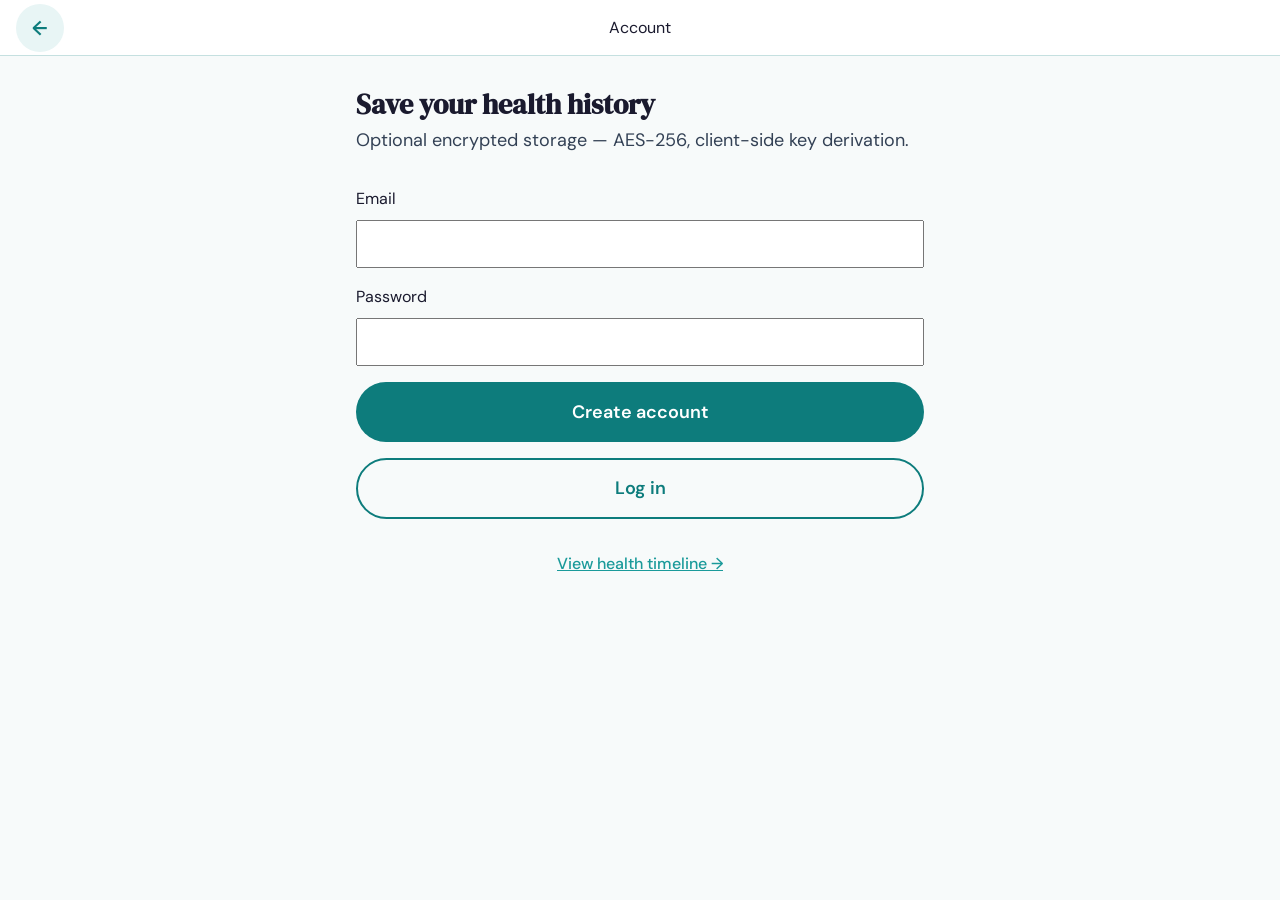
==== static/account.html @ a25f9c9f "Rebrand to Klarify with full four-layer health document pipeline. Adds multi-document FHIR/PDF parsi" ====
<!DOCTYPE html>
<html lang="de">
<head>
  <meta charset="UTF-8" />
  <meta name="viewport" content="width=device-width, initial-scale=1.0" />
  <title>Klarify — Account</title>
  <link rel="stylesheet" href="/static/shared.css" />
</head>
<body>
  <header class="app-bar">
    <button type="button" class="back-btn" onclick="location.href='/home'">←</button>
    <span>Account</span>
    <span style="width:48px;"></span>
  </header>
  <main class="screen">
    <h1 class="screen-title">Save your health history</h1>
    <p class="lead">Optional encrypted storage — AES-256, client-side key derivation.</p>
    <label>Email<br><input type="email" id="email" style="width:100%;min-height:48px;margin:0.5rem 0 1rem;" /></label>
    <label>Password<br><input type="password" id="password" style="width:100%;min-height:48px;margin:0.5rem 0 1rem;" /></label>
    <button type="button" class="btn-primary" id="registerBtn">Create account</button>
    <button type="button" class="btn-secondary" id="loginBtn">Log in</button>
    <button type="button" class="btn-ghost" id="timelineBtn" style="width:100%;margin-top:1rem;">View health timeline →</button>
    <p id="msg" class="subtitle-muted"></p>
  </main>
  <script>
    document.getElementById('registerBtn').onclick = async () => {
      const res = await fetch('/api/auth/register', {
        method: 'POST', headers: { 'Content-Type': 'application/json' },
        body: JSON.stringify({ email: email.value, password: password.value }),
      });
      const data = await res.json();
      document.getElementById('msg').textContent = res.ok ? 'Account created.' : (data.detail || 'Error');
      if (res.ok) sessionStorage.setItem('klarify_auth', JSON.stringify(data));
    };
    document.getElementById('loginBtn').onclick = async () => {
      const res = await fetch('/api/auth/login', {
        method: 'POST', headers: { 'Content-Type': 'application/json' },
        body: JSON.stringify({ email: email.value, password: password.value }),
      });
      const data = await res.json();
      if (res.ok) {
        sessionStorage.setItem('klarify_auth', JSON.stringify({ ...data, password: password.value }));
        document.getElementById('msg').textContent = 'Logged in.';
      } else document.getElementById('msg').textContent = data.detail || 'Login failed';
    };
    document.getElementById('timelineBtn').onclick = () => location.href = '/timeline';
    const email = document.getElementById('email');
    const password = document.getElementById('password');
  </script>
</body>
</html>
---- static/shared.css ----
/* Klarify design tokens — from Klarify UX Design System v1.0 */
@import url('https://fonts.googleapis.com/css2?family=DM+Sans:ital,opsz,wght@0,9..40,400;0,9..40,500;0,9..40,600;0,9..40,700;1,9..40,400&family=DM+Serif+Display&display=swap');

:root {
  --color-teal: #0D7C7C;
  --color-teal-dark: #0A5F5F;
  --color-teal-mid: #1A9A9A;
  --color-teal-soft: #E8F5F5;
  --color-teal-accent: #9DE0D0;
  --color-green: #065F46;
  --color-green-soft: #ECFDF5;
  --color-amber: #D97706;
  --color-amber-soft: #FFFBEB;
  --color-red: #991B1B;
  --color-red-soft: #FEF2F2;
  --color-ink: #1A1A2E;
  --color-slate: #334155;
  --color-muted: #6B7280;
  --color-white: #FFFFFF;
  --color-surface: #F7FAFA;
  --color-border: #C5E0E0;
  --radius-sm: 6px;
  --radius-md: 12px;
  --radius-lg: 20px;
  --radius-full: 9999px;
  --shadow-card: 0 2px 8px rgba(13, 124, 124, 0.10);
  --shadow-float: 0 8px 24px rgba(13, 124, 124, 0.16);
  --space-4: 16px;
  --space-6: 24px;
  --space-8: 32px;
  --space-12: 48px;
  --motion-standard: 250ms ease-in-out;

  /* Legacy aliases */
  --bg: var(--color-surface);
  --card: var(--color-white);
  --primary: var(--color-teal);
  --primary-dark: var(--color-teal-dark);
  --accent: var(--color-teal-mid);
  --text: var(--color-ink);
  --muted: var(--color-muted);
  --border: var(--color-border);
  --success: var(--color-green);
  --warn: var(--color-amber);
}

* { box-sizing: border-box; }

html[dir="rtl"] body { text-align: right; }

body {
  margin: 0;
  font-family: "DM Sans", system-ui, -apple-system, sans-serif;
  font-size: 16px;
  line-height: 1.6;
  background: var(--color-surface);
  color: var(--color-ink);
  min-height: 100vh;
}

h1, .display {
  font-family: "DM Serif Display", Georgia, serif;
  font-weight: 700;
  line-height: 1.2;
}

.app-bar {
  display: flex;
  align-items: center;
  justify-content: space-between;
  min-height: 56px;
  padding: 0 var(--space-4);
  background: var(--color-white);
  border-bottom: 1px solid var(--color-border);
}

.app-bar h1 {
  margin: 0;
  font-family: "DM Sans", sans-serif;
  font-size: 1.25rem;
  font-weight: 600;
  color: var(--color-teal-dark);
}

.app-bar .back-btn {
  background: var(--color-teal-soft);
  color: var(--color-teal);
  border: none;
  width: 48px;
  height: 48px;
  border-radius: var(--radius-full);
  font-size: 1.25rem;
  cursor: pointer;
  display: flex;
  align-items: center;
  justify-content: center;
}

.screen {
  max-width: 600px;
  margin: 0 auto;
  padding: var(--space-8) var(--space-4) var(--space-12);
}

.screen-centre {
  text-align: center;
  padding-top: var(--space-12);
}

.wordmark {
  font-family: "DM Serif Display", serif;
  font-size: 2rem;
  color: var(--color-teal-dark);
  margin: 0 0 var(--space-6);
}

.lead {
  font-size: 1.125rem;
  color: var(--color-slate);
  margin: 0 0 var(--space-8);
  line-height: 1.6;
}

.subtitle-muted {
  font-size: 1rem;
  color: var(--color-muted);
  margin-top: -0.5rem;
}

/* Language grid */
.lang-grid {
  display: grid;
  grid-template-columns: repeat(2, 1fr);
  gap: var(--space-4);
  max-width: 280px;
  margin: 0 auto var(--space-6);
}

.lang-btn {
  display: flex;
  flex-direction: column;
  align-items: center;
  justify-content: center;
  min-height: 88px;
  min-width: 88px;
  padding: var(--space-4);
  background: var(--color-white);
  border: 2px solid var(--color-border);
  border-radius: var(--radius-md);
  cursor: pointer;
  font: inherit;
  color: var(--color-ink);
  transition: border-color var(--motion-standard);
}

.lang-btn:hover, .lang-btn:focus-visible {
  border-color: var(--color-teal-mid);
  outline: 3px solid var(--color-teal);
  outline-offset: 2px;
}

.lang-btn .flag { font-size: 2rem; line-height: 1; }
.lang-btn .name { font-size: 0.875rem; margin-top: 0.35rem; font-weight: 500; }

/* Buttons */
.btn-primary {
  display: block;
  width: 100%;
  min-height: 52px;
  padding: 16px 32px;
  background: var(--color-teal);
  color: white;
  border: none;
  border-radius: var(--radius-full);
  font-family: inherit;
  font-size: 1.125rem;
  font-weight: 600;
  cursor: pointer;
  text-align: center;
  text-decoration: none;
}

.btn-primary:hover:not(:disabled) { background: var(--color-teal-dark); }
.btn-primary:disabled {
  background: var(--color-border);
  color: var(--color-muted);
  cursor: not-allowed;
}

.btn-secondary {
  display: block;
  width: 100%;
  min-height: 52px;
  padding: 14px 32px;
  background: transparent;
  color: var(--color-teal);
  border: 2px solid var(--color-teal);
  border-radius: var(--radius-full);
  font-family: inherit;
  font-size: 1.125rem;
  font-weight: 600;
  cursor: pointer;
  text-align: center;
  text-decoration: none;
  margin-top: var(--space-4);
}

.btn-secondary:hover { background: var(--color-teal-soft); }
.btn-secondary.disabled {
  opacity: 0.55;
  pointer-events: none;
  position: relative;
}

.btn-ghost {
  background: none;
  border: none;
  color: var(--color-teal-mid);
  font: inherit;
  font-weight: 500;
  cursor: pointer;
  text-decoration: underline;
  padding: var(--space-4);
}

.trust-strip {
  display: flex;
  align-items: flex-start;
  gap: 0.5rem;
  font-size: 0.875rem;
  color: var(--color-muted);
  padding: var(--space-4) 0;
  border-top: 1px solid var(--color-border);
  margin-top: var(--space-8);
}

.badge-soon {
  display: inline-block;
  font-size: 0.75rem;
  font-weight: 500;
  padding: 0.2rem 0.5rem;
  border-radius: var(--radius-full);
  background: var(--color-teal-soft);
  color: var(--color-teal-dark);
  margin-left: 0.5rem;
}

/* Upload zone */
.upload-zone {
  border: 2px dashed var(--color-teal);
  background: var(--color-teal-soft);
  border-radius: var(--radius-md);
  min-height: 200px;
  display: flex;
  flex-direction: column;
  align-items: center;
  justify-content: center;
  padding: var(--space-8);
  cursor: pointer;
  text-align: center;
  margin-bottom: var(--space-6);
}

.upload-zone.has-file {
  border-style: solid;
  background: var(--color-white);
}

.consent-row {
  display: flex;
  gap: var(--space-4);
  align-items: flex-start;
  margin-bottom: var(--space-6);
  font-size: 1rem;
  color: var(--color-slate);
}

.consent-row input[type="checkbox"] {
  width: 24px;
  height: 24px;
  margin-top: 2px;
  flex-shrink: 0;
  accent-color: var(--color-teal);
}

/* Processing */
.processing-wrap {
  text-align: center;
  padding: var(--space-12) var(--space-4);
}

.processing-icon {
  font-size: 4rem;
  margin-bottom: var(--space-6);
  animation: doc-pulse 2s ease-in-out infinite;
}

@keyframes doc-pulse {
  0%, 100% { opacity: 0.7; transform: scale(1); }
  50% { opacity: 1; transform: scale(1.05); }
}

@media (prefers-reduced-motion: reduce) {
  .processing-icon { animation: none; opacity: 0.85; }
}

.progress-dots {
  letter-spacing: 0.35rem;
  color: var(--color-teal);
  font-size: 1.25rem;
  margin: var(--space-4) 0;
}

/* Explanation cards */
.explanation-card {
  background: var(--color-white);
  border-radius: var(--radius-md);
  box-shadow: var(--shadow-card);
  padding: var(--space-8);
  margin-bottom: var(--space-6);
  border-left: 4px solid var(--color-teal);
}

.explanation-card .card-label {
  font-size: 0.75rem;
  font-weight: 500;
  letter-spacing: 0.05em;
  color: var(--color-teal);
  margin: 0 0 0.5rem;
}

.explanation-card .clinical {
  font-size: 0.875rem;
  color: var(--color-muted);
  margin: 0 0 var(--space-4);
}

.explanation-card .plain {
  font-size: 1.125rem;
  color: var(--color-ink);
  line-height: 1.6;
  margin: 0;
}

.flag-card {
  border-radius: var(--radius-md);
  padding: var(--space-8);
  margin-bottom: var(--space-6);
  border-left: 4px solid var(--color-teal-mid);
}

.flag-card.informational {
  background: var(--color-teal-soft);
  border-left-color: var(--color-teal-mid);
}

.flag-card.advisory {
  background: var(--color-amber-soft);
  border-left-color: var(--color-amber);
}

.flag-card.urgent {
  background: var(--color-red-soft);
  border-left-color: var(--color-red);
}

.flag-card h3 {
  margin: 0 0 0.5rem;
  font-size: 1.125rem;
}

.flag-card.informational h3 { color: var(--color-teal-dark); }
.flag-card.advisory h3 { color: var(--color-amber); }
.flag-card.urgent h3 { color: var(--color-red); }

.flag-card p {
  margin: 0;
  color: var(--color-slate);
  font-size: 1rem;
}

.screen-title {
  font-family: "DM Serif Display", serif;
  font-size: 1.75rem;
  color: var(--color-ink);
  margin: 0 0 0.25rem;
}

.feedback-row {
  text-align: center;
  padding: var(--space-6) 0;
  color: var(--color-muted);
}

.feedback-row button {
  background: var(--color-teal-soft);
  border: none;
  border-radius: var(--radius-full);
  width: 48px;
  height: 48px;
  font-size: 1.25rem;
  cursor: pointer;
  margin: 0 0.25rem;
}

.disclaimer {
  font-size: 0.875rem;
  color: var(--color-muted);
  text-align: center;
  padding: var(--space-4);
}

/* Legacy / shared */
.container { max-width: 600px; margin: 0 auto; padding: 0 var(--space-4); }
.panel {
  background: var(--color-white);
  border: 1px solid var(--color-border);
  border-radius: var(--radius-md);
  box-shadow: var(--shadow-card);
  padding: var(--space-6);
  margin-bottom: var(--space-4);
}
.badge {
  font-size: 0.78rem;
  font-weight: 600;
  padding: 0.35rem 0.65rem;
  border-radius: var(--radius-full);
  background: var(--color-green-soft);
  color: var(--color-green);
}
.badge.warn { background: var(--color-amber-soft); color: var(--color-amber); }
.badge.info { background: var(--color-teal-soft); color: var(--color-teal-dark); }
.status-bar { display: flex; flex-wrap: wrap; gap: 0.5rem; margin-bottom: 1.25rem; }
.top-bar {
  display: flex;
  justify-content: space-between;
  align-items: center;
  flex-wrap: wrap;
  gap: 0.75rem;
  margin-bottom: 1rem;
}
button, .btn-link {
  cursor: pointer;
  background: var(--color-teal);
  color: white;
  border: none;
  font: inherit;
  font-weight: 600;
  padding: 0.75rem 1.25rem;
  border-radius: var(--radius-md);
  text-decoration: none;
  display: inline-block;
  min-height: 48px;
}
button:hover, .btn-link:hover { background: var(--color-teal-dark); }
button.secondary, .btn-link.secondary {
  background: var(--color-teal-soft);
  color: var(--color-teal);
}
.chat-panel {
  margin-top: var(--space-6);
  border-top: 1px solid var(--color-border);
  padding-top: var(--space-6);
}
.chat-panel h2 {
  margin: 0 0 0.35rem;
  font-size: 1.1rem;
  color: var(--color-teal-dark);
}
.chat-panel .chat-sub {
  font-size: 0.85rem;
  color: var(--color-muted);
  margin: 0 0 1rem;
}
.chat-messages {
  background: var(--color-surface);
  border: 1px solid var(--color-border);
  border-radius: var(--radius-md);
  min-height: 200px;
  max-height: 360px;
  overflow-y: auto;
  padding: 1rem;
  display: flex;
  flex-direction: column;
  gap: 0.75rem;
}
.chat-msg {
  max-width: 88%;
  padding: 0.65rem 0.9rem;
  border-radius: var(--radius-md);
  line-height: 1.5;
  font-size: 0.92rem;
  white-space: pre-wrap;
  word-break: break-word;
}
.chat-msg.user {
  align-self: flex-end;
  background: var(--color-teal);
  color: white;
}
.chat-msg.bot {
  align-self: flex-start;
  background: white;
  border: 1px solid var(--color-border);
}
.chat-input-row {
  display: flex;
  gap: 0.5rem;
  margin-top: 0.75rem;
}
.chat-input-row input {
  flex: 1;
  font: inherit;
  font-size: 1rem;
  border: 2px solid var(--color-border);
  border-radius: var(--radius-sm);
  padding: 0.75rem;
  min-height: 48px;
}
.chat-suggestions { display: flex; flex-wrap: wrap; gap: 0.4rem; margin-bottom: 0.75rem; }
.chat-suggestions button {
  font-size: 0.78rem;
  padding: 0.4rem 0.65rem;
  background: var(--color-teal-soft);
  color: var(--color-teal);
  min-height: 48px;
}
.empty, .loading-state {
  text-align: center;
  color: var(--color-muted);
  padding: 3rem 1rem;
}
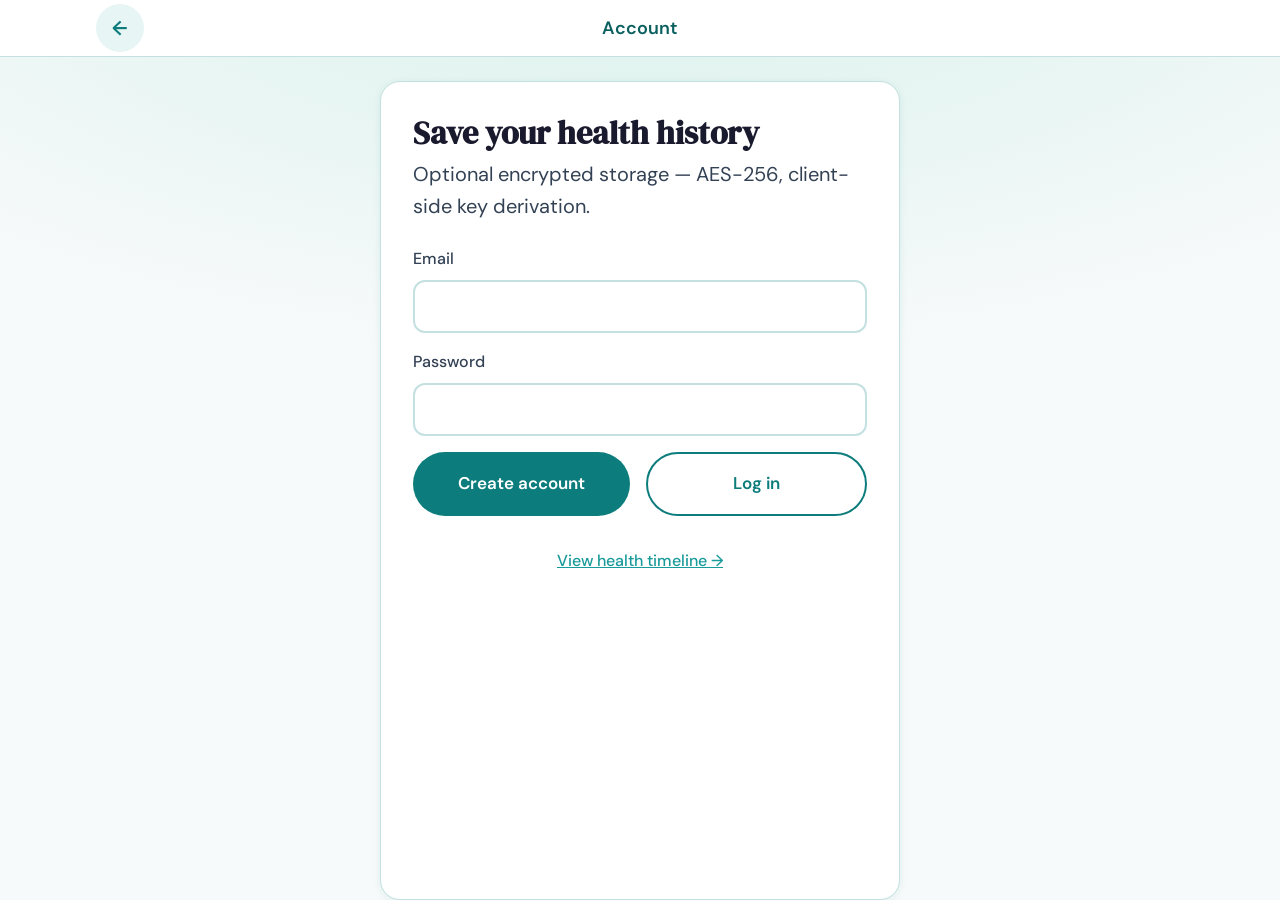
==== commit 90ac680f: "Improve desktop UI with responsive layout and home cards. Add wide-screen layouts, card-based home a" ====
--- a/static/account.html
+++ b/static/account.html
@@ -4,33 +4,55 @@
   <meta charset="UTF-8" />
   <meta name="viewport" content="width=device-width, initial-scale=1.0" />
   <title>Klarify — Account</title>
-  <link rel="stylesheet" href="/static/shared.css" />
+  <link rel="stylesheet" href="/static/shared.css?v=20260710" />
 </head>
-<body>
+<body class="has-app-bar">
   <header class="app-bar">
-    <button type="button" class="back-btn" onclick="location.href='/home'">←</button>
-    <span>Account</span>
-    <span style="width:48px;"></span>
+    <div class="app-bar-inner">
+      <button type="button" class="back-btn" onclick="location.href='/home'" aria-label="Back">←</button>
+      <span class="app-bar-title">Account</span>
+      <span class="app-bar-spacer" aria-hidden="true"></span>
+    </div>
   </header>
-  <main class="screen">
-    <h1 class="screen-title">Save your health history</h1>
-    <p class="lead">Optional encrypted storage — AES-256, client-side key derivation.</p>
-    <label>Email<br><input type="email" id="email" style="width:100%;min-height:48px;margin:0.5rem 0 1rem;" /></label>
-    <label>Password<br><input type="password" id="password" style="width:100%;min-height:48px;margin:0.5rem 0 1rem;" /></label>
-    <button type="button" class="btn-primary" id="registerBtn">Create account</button>
-    <button type="button" class="btn-secondary" id="loginBtn">Log in</button>
-    <button type="button" class="btn-ghost" id="timelineBtn" style="width:100%;margin-top:1rem;">View health timeline →</button>
+  <main class="screen screen-narrow screen-panel">
+    <div class="page-header">
+      <h1 class="screen-title">Save your health history</h1>
+      <p class="lead" style="margin-bottom:var(--space-6);">Optional encrypted storage — AES-256, client-side key derivation.</p>
+    </div>
+    <label class="form-field">Email
+      <input type="email" id="email" autocomplete="email" />
+    </label>
+    <label class="form-field">Password
+      <input type="password" id="password" autocomplete="current-password" />
+    </label>
+    <div class="btn-row">
+      <button type="button" class="btn-primary" id="registerBtn">Create account</button>
+      <button type="button" class="btn-secondary" id="loginBtn">Log in</button>
+    </div>
+    <button type="button" class="btn-ghost block" id="timelineBtn" style="margin-top:1rem;">View health timeline →</button>
     <p id="msg" class="subtitle-muted"></p>
   </main>
   <script>
+    function saveAuth(data) {
+      sessionStorage.setItem('klarify_auth', JSON.stringify({ ...data, password: password.value }));
+    }
+
+    function goToTimeline() {
+      window.location.href = '/timeline';
+    }
+
     document.getElementById('registerBtn').onclick = async () => {
       const res = await fetch('/api/auth/register', {
         method: 'POST', headers: { 'Content-Type': 'application/json' },
         body: JSON.stringify({ email: email.value, password: password.value }),
       });
       const data = await res.json();
-      document.getElementById('msg').textContent = res.ok ? 'Account created.' : (data.detail || 'Error');
-      if (res.ok) sessionStorage.setItem('klarify_auth', JSON.stringify(data));
+      if (res.ok) {
+        saveAuth(data);
+        goToTimeline();
+      } else {
+        document.getElementById('msg').textContent = data.detail || 'Error';
+      }
     };
     document.getElementById('loginBtn').onclick = async () => {
       const res = await fetch('/api/auth/login', {
@@ -39,9 +61,11 @@
       });
       const data = await res.json();
       if (res.ok) {
-        sessionStorage.setItem('klarify_auth', JSON.stringify({ ...data, password: password.value }));
-        document.getElementById('msg').textContent = 'Logged in.';
-      } else document.getElementById('msg').textContent = data.detail || 'Login failed';
+        saveAuth(data);
+        goToTimeline();
+      } else {
+        document.getElementById('msg').textContent = data.detail || 'Login failed';
+      }
     };
     document.getElementById('timelineBtn').onclick = () => location.href = '/timeline';
     const email = document.getElementById('email');
--- a/static/shared.css
+++ b/static/shared.css
@@ -46,6 +46,14 @@
 
 * { box-sizing: border-box; }
 
+a {
+  color: inherit;
+}
+
+html {
+  -webkit-text-size-adjust: 100%;
+}
+
 html[dir="rtl"] body { text-align: right; }
 
 body {
@@ -58,6 +66,21 @@
   min-height: 100vh;
 }
 
+body.has-app-bar {
+  display: flex;
+  flex-direction: column;
+  min-height: 100vh;
+}
+
+body.has-app-bar > .app-bar {
+  flex-shrink: 0;
+}
+
+body.has-app-bar > main,
+body.has-app-bar > .page-body {
+  flex: 1;
+}
+
 h1, .display {
   font-family: "DM Serif Display", Georgia, serif;
   font-weight: 700;
@@ -65,13 +88,31 @@
 }
 
 .app-bar {
+  position: sticky;
+  top: 0;
+  z-index: 100;
+  background: var(--color-white);
+  border-bottom: 1px solid var(--color-border);
+}
+
+.app-bar-inner {
   display: flex;
   align-items: center;
   justify-content: space-between;
   min-height: 56px;
+  max-width: 1120px;
+  margin: 0 auto;
   padding: 0 var(--space-4);
-  background: var(--color-white);
-  border-bottom: 1px solid var(--color-border);
+  width: 100%;
+}
+
+.app-bar-title {
+  flex: 1;
+  text-align: center;
+  font-family: "DM Sans", sans-serif;
+  font-size: 1.125rem;
+  font-weight: 600;
+  color: var(--color-teal-dark);
 }
 
 .app-bar h1 {
@@ -82,12 +123,17 @@
   color: var(--color-teal-dark);
 }
 
+.app-bar .back-btn,
+.app-bar .app-bar-spacer {
+  width: 48px;
+  height: 48px;
+  flex-shrink: 0;
+}
+
 .app-bar .back-btn {
   background: var(--color-teal-soft);
   color: var(--color-teal);
   border: none;
-  width: 48px;
-  height: 48px;
   border-radius: var(--radius-full);
   font-size: 1.25rem;
   cursor: pointer;
@@ -96,15 +142,48 @@
   justify-content: center;
 }
 
+.app-bar .wordmark-link {
+  font-family: "DM Serif Display", serif;
+  font-size: 1.25rem;
+  font-weight: 700;
+  color: var(--color-teal-dark);
+  text-decoration: none;
+}
+
 .screen {
-  max-width: 600px;
+  width: 100%;
+  max-width: 640px;
   margin: 0 auto;
-  padding: var(--space-8) var(--space-4) var(--space-12);
+  padding: var(--space-6) var(--space-4) var(--space-12);
+}
+
+.screen-wide {
+  max-width: 1120px;
+}
+
+.screen-narrow {
+  max-width: 480px;
 }
 
 .screen-centre {
   text-align: center;
-  padding-top: var(--space-12);
+  padding-top: var(--space-8);
+}
+
+.screen-panel {
+  background: var(--color-white);
+  border: 1px solid var(--color-border);
+  border-radius: var(--radius-lg);
+  box-shadow: var(--shadow-card);
+  padding: var(--space-6) var(--space-4) var(--space-8);
+}
+
+.page-header {
+  margin-bottom: var(--space-6);
+}
+
+.page-header .screen-title {
+  margin-bottom: 0.35rem;
 }
 
 .wordmark {
@@ -132,7 +211,7 @@
   display: grid;
   grid-template-columns: repeat(2, 1fr);
   gap: var(--space-4);
-  max-width: 280px;
+  max-width: 360px;
   margin: 0 auto var(--space-6);
 }
 
@@ -163,21 +242,28 @@
 .lang-btn .name { font-size: 0.875rem; margin-top: 0.35rem; font-weight: 500; }
 
 /* Buttons */
-.btn-primary {
-  display: block;
+.btn-primary,
+.btn-secondary {
+  display: inline-flex;
+  align-items: center;
+  justify-content: center;
   width: 100%;
   min-height: 52px;
   padding: 16px 32px;
-  background: var(--color-teal);
-  color: white;
-  border: none;
   border-radius: var(--radius-full);
   font-family: inherit;
-  font-size: 1.125rem;
+  font-size: 1.0625rem;
   font-weight: 600;
   cursor: pointer;
   text-align: center;
   text-decoration: none;
+  transition: background var(--motion-standard), border-color var(--motion-standard);
+}
+
+.btn-primary {
+  background: var(--color-teal);
+  color: white;
+  border: none;
 }
 
 .btn-primary:hover:not(:disabled) { background: var(--color-teal-dark); }
@@ -188,20 +274,9 @@
 }
 
 .btn-secondary {
-  display: block;
-  width: 100%;
-  min-height: 52px;
-  padding: 14px 32px;
   background: transparent;
   color: var(--color-teal);
   border: 2px solid var(--color-teal);
-  border-radius: var(--radius-full);
-  font-family: inherit;
-  font-size: 1.125rem;
-  font-weight: 600;
-  cursor: pointer;
-  text-align: center;
-  text-decoration: none;
   margin-top: var(--space-4);
 }
 
@@ -210,6 +285,16 @@
   opacity: 0.55;
   pointer-events: none;
   position: relative;
+}
+
+.btn-row {
+  display: flex;
+  flex-direction: column;
+  gap: var(--space-4);
+}
+
+.btn-row .btn-secondary {
+  margin-top: 0;
 }
 
 .btn-ghost {
@@ -221,6 +306,245 @@
   cursor: pointer;
   text-decoration: underline;
   padding: var(--space-4);
+}
+
+.btn-ghost.block {
+  display: block;
+  width: 100%;
+  text-align: center;
+}
+
+/* Home cards */
+.home-cards {
+  display: grid;
+  grid-template-columns: 1fr;
+  gap: var(--space-4);
+  margin: var(--space-6) 0;
+}
+
+.home-card {
+  display: flex;
+  flex-direction: column;
+  align-items: flex-start;
+  gap: 0.5rem;
+  min-height: 148px;
+  padding: var(--space-6);
+  border-radius: var(--radius-lg);
+  text-decoration: none;
+  border: 2px solid transparent;
+  box-shadow: var(--shadow-card);
+  transition: transform var(--motion-standard), box-shadow var(--motion-standard), border-color var(--motion-standard);
+}
+
+.home-card:hover {
+  transform: translateY(-2px);
+  box-shadow: var(--shadow-float);
+  text-decoration: none;
+}
+
+.home-card--primary {
+  background: linear-gradient(145deg, var(--color-teal) 0%, var(--color-teal-dark) 100%);
+  color: var(--color-white);
+}
+
+.home-card--primary:hover {
+  color: var(--color-white);
+}
+
+.home-card--secondary {
+  background: var(--color-white);
+  color: var(--color-teal-dark);
+  border-color: var(--color-border);
+}
+
+.home-card--secondary:hover {
+  border-color: var(--color-teal-mid);
+  background: var(--color-teal-soft);
+  color: var(--color-teal-dark);
+}
+
+.home-card__icon {
+  font-size: 1.75rem;
+  line-height: 1;
+}
+
+.home-card__title {
+  font-size: 1.25rem;
+  font-weight: 700;
+  line-height: 1.25;
+}
+
+.home-card__desc {
+  font-size: 0.9375rem;
+  font-weight: 400;
+  line-height: 1.45;
+  opacity: 0.9;
+}
+
+.link-pill {
+  display: inline-flex;
+  align-items: center;
+  justify-content: center;
+  min-height: 44px;
+  padding: 0.6rem 1.1rem;
+  border-radius: var(--radius-full);
+  border: 1px solid var(--color-border);
+  background: var(--color-white);
+  color: var(--color-teal-dark);
+  font: inherit;
+  font-size: 0.9375rem;
+  font-weight: 500;
+  cursor: pointer;
+  text-decoration: none;
+  transition: background var(--motion-standard), border-color var(--motion-standard);
+}
+
+.link-pill:hover {
+  background: var(--color-teal-soft);
+  border-color: var(--color-teal-mid);
+  text-decoration: none;
+}
+
+/* Legacy action aliases */
+.action-grid,
+.home-cards {
+  display: grid;
+  grid-template-columns: 1fr;
+  gap: var(--space-4);
+  margin: var(--space-6) 0;
+}
+
+.action-card {
+  display: flex;
+  flex-direction: column;
+  align-items: flex-start;
+  justify-content: center;
+  gap: 0.35rem;
+  min-height: 148px;
+  padding: var(--space-6);
+  border-radius: var(--radius-lg);
+  text-decoration: none;
+  font-weight: 600;
+  border: 2px solid transparent;
+  box-shadow: var(--shadow-card);
+  transition: transform var(--motion-standard), box-shadow var(--motion-standard);
+}
+
+.action-card:hover {
+  transform: translateY(-2px);
+  box-shadow: var(--shadow-float);
+  text-decoration: none;
+}
+
+.action-card.primary {
+  background: linear-gradient(145deg, var(--color-teal) 0%, var(--color-teal-dark) 100%);
+  color: white;
+}
+
+.action-card.primary:hover {
+  color: white;
+}
+
+.action-card.secondary {
+  background: var(--color-white);
+  color: var(--color-teal-dark);
+  border-color: var(--color-border);
+}
+
+.action-card.secondary:hover {
+  border-color: var(--color-teal-mid);
+  background: var(--color-teal-soft);
+  color: var(--color-teal-dark);
+}
+
+.action-card .action-label {
+  font-size: 1.25rem;
+  line-height: 1.3;
+}
+
+.action-card .action-hint {
+  font-size: 0.875rem;
+  font-weight: 400;
+  opacity: 0.85;
+}
+
+.secondary-actions {
+  display: flex;
+  flex-direction: column;
+  align-items: stretch;
+  gap: var(--space-3);
+  margin-top: var(--space-6);
+}
+
+@media (min-width: 640px) {
+  .home-cards,
+  .action-grid {
+    grid-template-columns: repeat(2, minmax(0, 1fr));
+    gap: var(--space-6);
+  }
+}
+
+/* Forms */
+.form-field {
+  display: block;
+  margin-bottom: var(--space-4);
+  font-weight: 500;
+  color: var(--color-slate);
+}
+
+.form-field input {
+  display: block;
+  width: 100%;
+  min-height: 48px;
+  margin-top: 0.5rem;
+  padding: 0.75rem 1rem;
+  font: inherit;
+  font-size: 1rem;
+  color: var(--color-ink);
+  background: var(--color-white);
+  border: 2px solid var(--color-border);
+  border-radius: var(--radius-md);
+  transition: border-color var(--motion-standard);
+}
+
+.form-field input:focus {
+  outline: none;
+  border-color: var(--color-teal-mid);
+  box-shadow: 0 0 0 3px rgba(13, 124, 124, 0.15);
+}
+
+/* Results split layout */
+.results-layout {
+  display: block;
+}
+
+.results-column {
+  min-width: 0;
+}
+
+.results-aside .chat-panel {
+  margin-top: 0;
+}
+
+.doc-list-grid {
+  display: grid;
+  gap: var(--space-4);
+}
+
+.doc-list-grid .btn-secondary {
+  margin-top: 0;
+  text-align: left;
+  justify-content: flex-start;
+}
+
+.timeline-layout {
+  display: block;
+}
+
+.section-heading {
+  font-size: 1.125rem;
+  margin: 0 0 var(--space-4);
+  color: var(--color-teal-dark);
 }
 
 .trust-strip {
@@ -530,3 +854,166 @@
   color: var(--color-muted);
   padding: 3rem 1rem;
 }
+
+/* ── Desktop & tablet responsive layout ── */
+@media (min-width: 768px) {
+  body {
+    background:
+      radial-gradient(ellipse 80% 50% at 50% -10%, rgba(157, 224, 208, 0.35), transparent),
+      var(--color-surface);
+  }
+
+  .screen {
+    padding: var(--space-8) var(--space-6) var(--space-12);
+  }
+
+  .screen-centre {
+    padding-top: var(--space-12);
+  }
+
+  .screen-panel {
+    padding: var(--space-8) var(--space-8) var(--space-12);
+    margin-top: var(--space-6);
+  }
+
+  .wordmark {
+    font-size: 2.75rem;
+  }
+
+  .lead {
+    font-size: 1.25rem;
+    max-width: 36rem;
+  }
+
+  .screen-centre .lead {
+    margin-left: auto;
+    margin-right: auto;
+  }
+
+  .home-hero .lead {
+    margin-left: 0;
+    margin-right: 0;
+    max-width: 42rem;
+  }
+
+  .lang-grid {
+    max-width: 540px;
+    grid-template-columns: repeat(3, 1fr);
+  }
+
+  .lang-btn {
+    min-height: 96px;
+  }
+
+  .action-grid,
+  .home-cards {
+    grid-template-columns: repeat(2, minmax(0, 1fr));
+    gap: var(--space-6);
+    margin: var(--space-8) 0;
+  }
+
+  .action-card,
+  .home-card {
+    min-height: 168px;
+  }
+
+  .btn-row {
+    flex-direction: row;
+  }
+
+  .btn-row .btn-primary,
+  .btn-row .btn-secondary {
+    flex: 1;
+    width: auto;
+  }
+
+  .upload-zone {
+    min-height: 240px;
+  }
+
+  .processing-wrap {
+    max-width: 480px;
+    margin: 0 auto;
+    padding: var(--space-12) var(--space-6);
+  }
+
+  .results-layout {
+    display: grid;
+    grid-template-columns: minmax(0, 1.15fr) minmax(320px, 0.85fr);
+    gap: var(--space-8);
+    align-items: start;
+  }
+
+  .results-aside {
+    position: sticky;
+    top: calc(56px + var(--space-4));
+  }
+
+  .results-aside .chat-panel {
+    border-top: none;
+    padding-top: 0;
+    background: var(--color-white);
+    border: 1px solid var(--color-border);
+    border-radius: var(--radius-lg);
+    box-shadow: var(--shadow-card);
+    padding: var(--space-6);
+  }
+
+  .results-aside .chat-messages {
+    min-height: 280px;
+    max-height: min(52vh, 520px);
+  }
+
+  .timeline-layout {
+    display: grid;
+    grid-template-columns: 1.2fr 0.8fr;
+    gap: var(--space-8);
+    align-items: start;
+  }
+
+  .doc-list-grid {
+    grid-template-columns: repeat(2, 1fr);
+  }
+
+  .disclaimer {
+    max-width: 1120px;
+    margin: 0 auto;
+    padding: var(--space-6) var(--space-6) var(--space-8);
+  }
+
+  .secondary-actions {
+    flex-direction: row;
+    justify-content: flex-start;
+    flex-wrap: wrap;
+    gap: var(--space-4);
+  }
+}
+
+@media (min-width: 1024px) {
+  .screen {
+    max-width: 720px;
+  }
+
+  .screen-wide {
+    max-width: 1120px;
+  }
+
+  .screen-narrow {
+    max-width: 520px;
+  }
+
+  .screen-title,
+  .display {
+    font-size: 2rem;
+  }
+
+  .home-hero .display {
+    font-size: 2.25rem;
+  }
+
+  .home-hero .lead {
+    margin-left: 0;
+    margin-right: 0;
+    max-width: 42rem;
+  }
+}
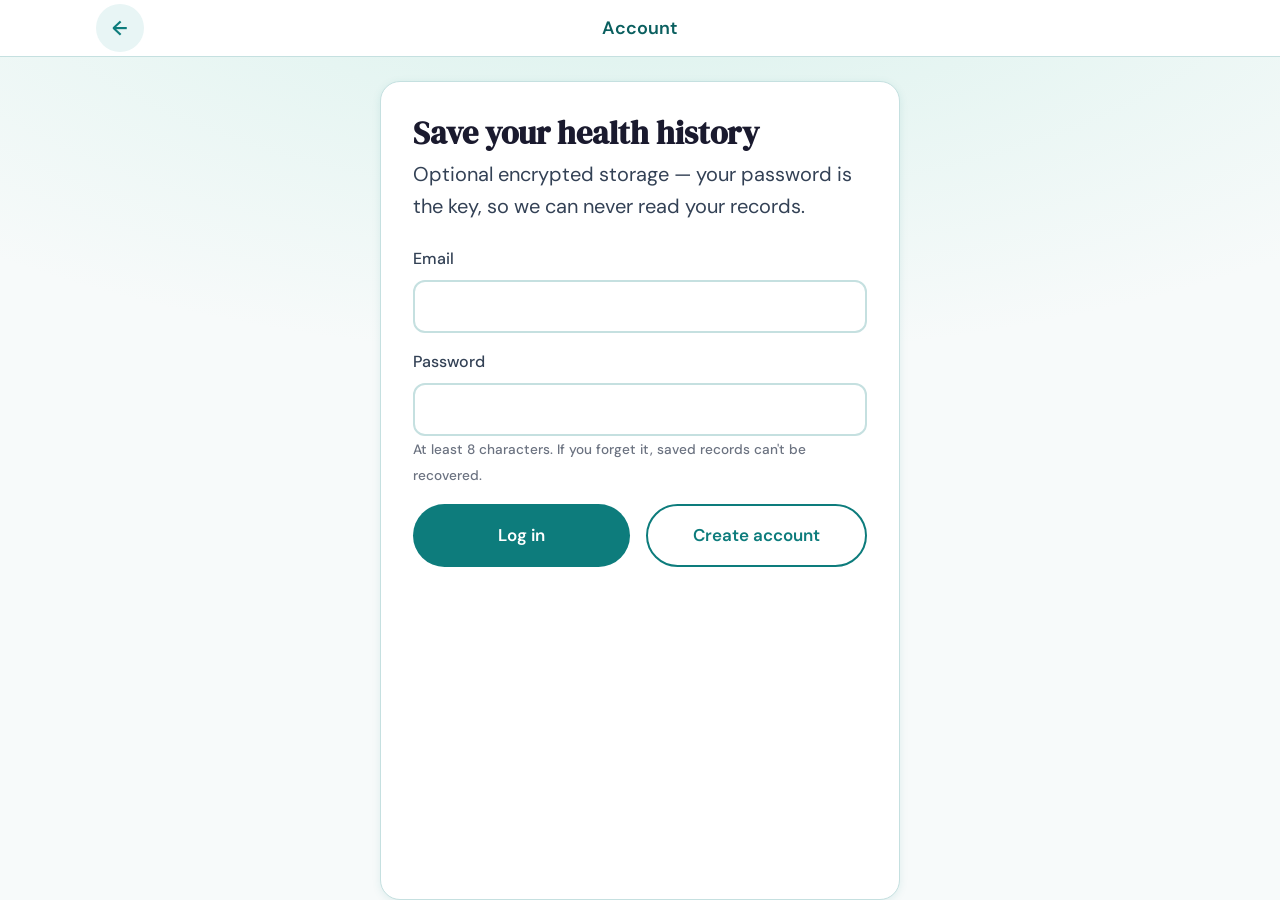
==== commit 4726f63a: "Fix storage, pipeline and UI bugs; add Vertex AI support and deploy guide - Storage: sessions expire" ====
--- a/static/account.html
+++ b/static/account.html
@@ -4,7 +4,7 @@
   <meta charset="UTF-8" />
   <meta name="viewport" content="width=device-width, initial-scale=1.0" />
   <title>Klarify — Account</title>
-  <link rel="stylesheet" href="/static/shared.css?v=20260710" />
+  <link rel="stylesheet" href="/static/shared.css?v=20261120b" />
 </head>
 <body class="has-app-bar">
   <header class="app-bar">
@@ -17,59 +17,87 @@
   <main class="screen screen-narrow screen-panel">
     <div class="page-header">
       <h1 class="screen-title">Save your health history</h1>
-      <p class="lead" style="margin-bottom:var(--space-6);">Optional encrypted storage — AES-256, client-side key derivation.</p>
+      <p class="lead" style="margin-bottom:var(--space-6);">Optional encrypted storage — your password is the key, so we can never read your records.</p>
     </div>
-    <label class="form-field">Email
-      <input type="email" id="email" autocomplete="email" />
-    </label>
-    <label class="form-field">Password
-      <input type="password" id="password" autocomplete="current-password" />
-    </label>
-    <div class="btn-row">
-      <button type="button" class="btn-primary" id="registerBtn">Create account</button>
-      <button type="button" class="btn-secondary" id="loginBtn">Log in</button>
+
+    <div id="loggedIn" hidden>
+      <p class="lead">Logged in as <strong id="whoami"></strong></p>
+      <div class="btn-row">
+        <button type="button" class="btn-primary" id="timelineBtn">View health timeline →</button>
+        <button type="button" class="btn-secondary" id="logoutBtn">Log out</button>
+      </div>
     </div>
-    <button type="button" class="btn-ghost block" id="timelineBtn" style="margin-top:1rem;">View health timeline →</button>
-    <p id="msg" class="subtitle-muted"></p>
+
+    <form id="authForm" novalidate>
+      <p class="form-error" id="msg" role="alert"></p>
+      <label class="form-field">Email
+        <input type="email" id="email" autocomplete="email" required />
+      </label>
+      <label class="form-field">Password
+        <input type="password" id="password" autocomplete="current-password" minlength="8" required />
+        <span class="form-hint">At least 8 characters. If you forget it, saved records can't be recovered.</span>
+      </label>
+      <div class="btn-row">
+        <button type="submit" class="btn-primary" id="loginBtn">Log in</button>
+        <button type="button" class="btn-secondary" id="registerBtn">Create account</button>
+      </div>
+    </form>
   </main>
+  <script src="/static/i18n.js?v=20261120b"></script>
+  <script src="/static/ui.js?v=20261120b"></script>
   <script>
-    function saveAuth(data) {
-      sessionStorage.setItem('klarify_auth', JSON.stringify({ ...data, password: password.value }));
+    applyRtl();
+    const form = document.getElementById('authForm');
+    const emailEl = document.getElementById('email');
+    const passwordEl = document.getElementById('password');
+    const msg = document.getElementById('msg');
+    const loginBtn = document.getElementById('loginBtn');
+    const registerBtn = document.getElementById('registerBtn');
+
+    const existing = JSON.parse(sessionStorage.getItem('klarify_auth') || 'null');
+    if (existing?.token) {
+      document.getElementById('loggedIn').hidden = false;
+      document.getElementById('whoami').textContent = existing.email || 'your account';
+      form.hidden = true;
+    }
+    document.getElementById('timelineBtn').onclick = () => { location.href = '/timeline'; };
+    document.getElementById('logoutBtn').onclick = () => {
+      sessionStorage.removeItem('klarify_auth');
+      location.reload();
+    };
+
+    function validate(isRegister) {
+      const email = emailEl.value.trim();
+      if (!/^[^\s@]+@[^\s@]+\.[^\s@]+$/.test(email)) return 'Please enter a valid email address.';
+      if (!passwordEl.value) return 'Please enter your password.';
+      if (isRegister && passwordEl.value.length < 8) return 'Password must be at least 8 characters.';
+      return '';
     }
 
-    function goToTimeline() {
-      window.location.href = '/timeline';
+    async function submit(isRegister) {
+      const problem = validate(isRegister);
+      msg.textContent = problem;
+      if (problem) return;
+      const btn = isRegister ? registerBtn : loginBtn;
+      setBusy(loginBtn, true); setBusy(registerBtn, true);
+      try {
+        const data = await apiFetch(isRegister ? '/api/auth/register' : '/api/auth/login', {
+          method: 'POST',
+          headers: { 'Content-Type': 'application/json' },
+          body: JSON.stringify({ email: emailEl.value.trim(), password: passwordEl.value }),
+        });
+        sessionStorage.setItem('klarify_auth', JSON.stringify({ ...data, email: emailEl.value.trim(), password: passwordEl.value }));
+        const next = new URLSearchParams(location.search).get('next');
+        location.href = next && next.startsWith('/') && !next.startsWith('//') ? next : '/timeline';
+      } catch (e) {
+        msg.textContent = e.message;
+        setBusy(loginBtn, false); setBusy(registerBtn, false);
+        btn.focus();
+      }
     }
 
-    document.getElementById('registerBtn').onclick = async () => {
-      const res = await fetch('/api/auth/register', {
-        method: 'POST', headers: { 'Content-Type': 'application/json' },
-        body: JSON.stringify({ email: email.value, password: password.value }),
-      });
-      const data = await res.json();
-      if (res.ok) {
-        saveAuth(data);
-        goToTimeline();
-      } else {
-        document.getElementById('msg').textContent = data.detail || 'Error';
-      }
-    };
-    document.getElementById('loginBtn').onclick = async () => {
-      const res = await fetch('/api/auth/login', {
-        method: 'POST', headers: { 'Content-Type': 'application/json' },
-        body: JSON.stringify({ email: email.value, password: password.value }),
-      });
-      const data = await res.json();
-      if (res.ok) {
-        saveAuth(data);
-        goToTimeline();
-      } else {
-        document.getElementById('msg').textContent = data.detail || 'Login failed';
-      }
-    };
-    document.getElementById('timelineBtn').onclick = () => location.href = '/timeline';
-    const email = document.getElementById('email');
-    const password = document.getElementById('password');
+    form.addEventListener('submit', (e) => { e.preventDefault(); submit(false); });
+    registerBtn.addEventListener('click', () => submit(true));
   </script>
 </body>
 </html>
--- a/static/shared.css
+++ b/static/shared.css
@@ -1017,3 +1017,173 @@
     max-width: 42rem;
   }
 }
+
+/* ── Smooth UI layer (toasts, busy states, motion, focus) ── */
+html { scroll-behavior: smooth; }
+
+main.screen, #resultsView:not([hidden]), .processing-wrap:not([hidden]) {
+  animation: kl-fade-up 320ms ease-out both;
+}
+/* Motion only — content stays visible even if animations are paused (background tabs) */
+@keyframes kl-fade-up {
+  from { transform: translateY(8px); }
+  to { transform: none; }
+}
+.explanation-card, .flag-card {
+  animation: kl-fade-up 360ms ease-out both;
+}
+.results > :nth-child(2) { animation-delay: 40ms; }
+.results > :nth-child(3) { animation-delay: 80ms; }
+.results > :nth-child(4) { animation-delay: 120ms; }
+.results > :nth-child(n+5) { animation-delay: 160ms; }
+
+button, .btn-primary, .btn-secondary, .btn-ghost, .link-pill, .home-card, .lang-btn {
+  transition: background var(--motion-standard), border-color var(--motion-standard),
+    transform 120ms ease, box-shadow var(--motion-standard), opacity var(--motion-standard);
+}
+button:active:not(:disabled), .home-card:active, .lang-btn:active { transform: scale(0.98); }
+button:disabled { cursor: not-allowed; opacity: 0.6; }
+
+:focus-visible {
+  outline: 3px solid var(--color-teal-accent);
+  outline-offset: 2px;
+}
+.upload-zone:focus-visible { outline-offset: 4px; }
+
+/* Busy button spinner */
+button.is-busy { position: relative; color: transparent !important; pointer-events: none; }
+button.is-busy::after {
+  content: '';
+  position: absolute;
+  inset: 0;
+  margin: auto;
+  width: 20px;
+  height: 20px;
+  border-radius: 50%;
+  border: 2.5px solid rgba(255, 255, 255, 0.45);
+  border-top-color: #fff;
+  animation: kl-spin 0.7s linear infinite;
+}
+.btn-secondary.is-busy::after, .btn-ghost.is-busy::after, .link-pill.is-busy::after {
+  border-color: var(--color-teal-soft);
+  border-top-color: var(--color-teal);
+}
+@keyframes kl-spin { to { transform: rotate(360deg); } }
+
+/* Toasts */
+.toast-host {
+  position: fixed;
+  left: 50%;
+  bottom: calc(env(safe-area-inset-bottom, 0px) + 24px);
+  transform: translateX(-50%);
+  display: flex;
+  flex-direction: column;
+  gap: 8px;
+  z-index: 1000;
+  width: min(92vw, 420px);
+  pointer-events: none;
+}
+.toast {
+  background: var(--color-ink);
+  color: #fff;
+  padding: 0.85rem 1.1rem;
+  border-radius: var(--radius-md);
+  box-shadow: var(--shadow-float);
+  font-size: 0.95rem;
+  line-height: 1.4;
+  opacity: 0;
+  transform: translateY(10px);
+  transition: opacity 250ms ease, transform 250ms ease;
+}
+.toast.is-visible { opacity: 1; transform: none; }
+.toast--success { background: var(--color-green); }
+.toast--error { background: var(--color-red); }
+
+/* Upload drag state + inline errors */
+.upload-zone { transition: background var(--motion-standard), border-color var(--motion-standard), transform 150ms ease; }
+.upload-zone:hover { background: #dff0f0; }
+.upload-zone.is-dragover {
+  border-style: solid;
+  background: #d4eeee;
+  transform: scale(1.01);
+}
+.form-error {
+  color: var(--color-red);
+  background: var(--color-red-soft);
+  border-radius: var(--radius-sm);
+  padding: 0.65rem 0.85rem;
+  margin: 0 0 var(--space-4);
+  font-size: 0.95rem;
+}
+.form-error:empty { display: none; }
+.form-hint { font-size: 0.85rem; color: var(--color-muted); margin-top: 0.35rem; }
+
+/* Processing progress bar (replaces static dots) */
+.progress-bar {
+  width: min(280px, 80%);
+  height: 6px;
+  margin: var(--space-6) auto;
+  border-radius: var(--radius-full);
+  background: var(--color-teal-soft);
+  overflow: hidden;
+}
+.progress-bar span {
+  display: block;
+  height: 100%;
+  width: 40%;
+  border-radius: inherit;
+  background: var(--color-teal);
+  animation: kl-indeterminate 1.4s ease-in-out infinite;
+}
+@keyframes kl-indeterminate {
+  0% { transform: translateX(-100%); }
+  100% { transform: translateX(260%); }
+}
+
+/* Chat typing indicator */
+.chat-msg.typing { display: inline-flex; gap: 4px; align-items: center; padding: 0.8rem 1rem; }
+.chat-msg.typing i {
+  width: 7px; height: 7px; border-radius: 50%;
+  background: var(--color-teal-mid);
+  animation: kl-bounce 1s infinite ease-in-out;
+}
+.chat-msg.typing i:nth-child(2) { animation-delay: 0.15s; }
+.chat-msg.typing i:nth-child(3) { animation-delay: 0.3s; }
+@keyframes kl-bounce {
+  0%, 80%, 100% { transform: translateY(0); opacity: 0.5; }
+  40% { transform: translateY(-5px); opacity: 1; }
+}
+.chat-msg { animation: kl-fade-up 220ms ease-out both; }
+.chat-msg.refused { background: var(--color-amber-soft); border-color: #f3d9a4; }
+.chat-messages { scroll-behavior: smooth; }
+
+/* Error card */
+.empty.is-error {
+  background: var(--color-red-soft);
+  color: var(--color-red);
+  border-radius: var(--radius-md);
+  padding: 1.5rem;
+}
+.empty .btn-secondary { margin-top: 1rem; display: inline-flex; width: auto; padding: 0 1.25rem; }
+
+/* Timeline cards */
+.timeline-meta { display: flex; justify-content: space-between; gap: 0.5rem; align-items: baseline; }
+.timeline-meta time { font-size: 0.8rem; color: var(--color-muted); }
+.skeleton {
+  height: 92px;
+  border-radius: var(--radius-md);
+  margin-bottom: var(--space-4);
+  background: linear-gradient(90deg, #eef6f6 25%, #f7fbfb 50%, #eef6f6 75%);
+  background-size: 200% 100%;
+  animation: kl-shimmer 1.2s infinite;
+}
+@keyframes kl-shimmer { to { background-position: -200% 0; } }
+
+@media (prefers-reduced-motion: reduce) {
+  *, *::before, *::after {
+    animation-duration: 0.01ms !important;
+    animation-iteration-count: 1 !important;
+    transition-duration: 0.01ms !important;
+    scroll-behavior: auto !important;
+  }
+}
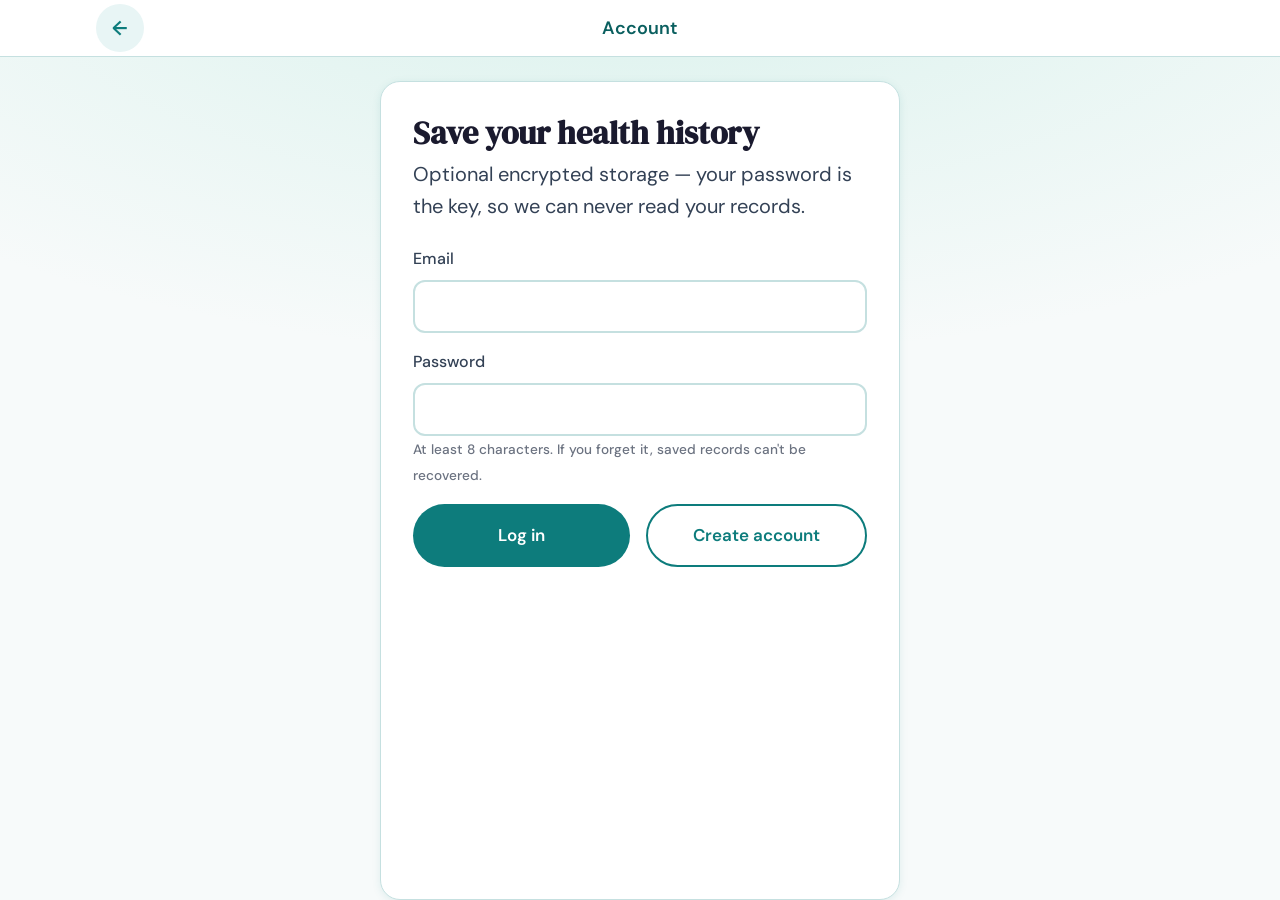
==== commit a97c6f8d: "Translate result titles, chat labels and chat disclaimer Lab result / discharge / referral / doctor " ====
--- a/static/account.html
+++ b/static/account.html
@@ -4,7 +4,7 @@
   <meta charset="UTF-8" />
   <meta name="viewport" content="width=device-width, initial-scale=1.0" />
   <title>Klarify — Account</title>
-  <link rel="stylesheet" href="/static/shared.css?v=20261120b" />
+  <link rel="stylesheet" href="/static/shared.css?v=20261120c" />
 </head>
 <body class="has-app-bar">
   <header class="app-bar">
@@ -43,8 +43,8 @@
       </div>
     </form>
   </main>
-  <script src="/static/i18n.js?v=20261120b"></script>
-  <script src="/static/ui.js?v=20261120b"></script>
+  <script src="/static/i18n.js?v=20261120c"></script>
+  <script src="/static/ui.js?v=20261120c"></script>
   <script>
     applyRtl();
     const form = document.getElementById('authForm');
